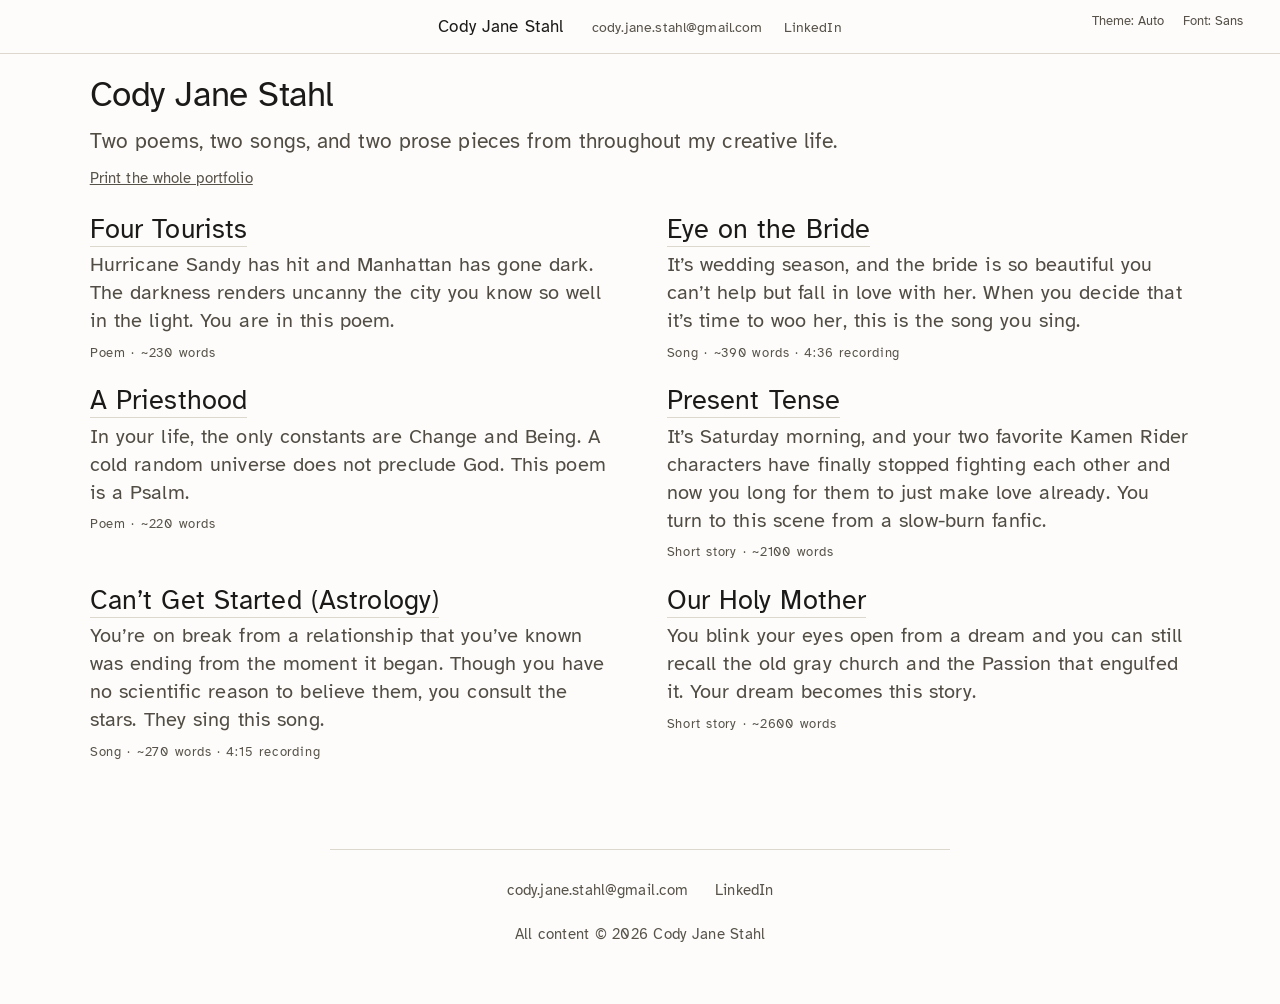
==== writing/index.html @ c569a7fe "Serve the writing portfolio at /writing and keep the repo to served files only The writing pages are" ====
<!DOCTYPE html>
<html lang="en">
<head>
<meta charset="utf-8">
<meta name="viewport" content="width=device-width, initial-scale=1">
<title>Cody Jane Stahl · Writing</title>
<meta name="description" content="Two poems, two songs, and two prose pieces from throughout my creative life.">
<meta name="robots" content="noindex">
<link rel="canonical" href="https://cody.stahlsystems.com/writing/">
<meta property="og:type" content="website">
<meta property="og:title" content="Cody Jane Stahl · Writing">
<meta property="og:description" content="Two poems, two songs, and two prose pieces from throughout my creative life.">
<meta property="og:url" content="https://cody.stahlsystems.com/writing/">
<meta name="twitter:card" content="summary">
<link rel="icon" href="/writing/favicon.svg" type="image/svg+xml">
<link rel="preload" href="/writing/fonts/atkinson-hyperlegible-regular.d64ba838ef.woff2" as="font" type="font/woff2" crossorigin>
<link rel="stylesheet" href="/writing/site.0b1662e811.css">
<!-- Applies saved theme and font before first paint, so a reader who chose
     dark or the serif never sees a flash of the default (PRD RO-4, TH-4).
     Blocking and tiny by design. -->
<script>try{var d=document.documentElement,t=localStorage.getItem('wss-theme'),f=localStorage.getItem('wss-font');if(t==='dark'||t==='light')d.dataset.theme=t;if(f==='serif')d.dataset.font=f}catch(e){}</script>
<script defer src="/writing/a11y.ce8c271b4e.js"></script>

</head>
<body class="index">
<a class="skip" href="#main">Skip to the work</a>
<a class="skip" href="#reading-options">Reading options</a>
<header class="site">
  <div class="site-inner">
    <a class="site-name" href="/writing/">Cody Jane Stahl</a>
    <nav class="site-contact" aria-label="Contact">
      <a href="mailto:cody.jane.stahl@gmail.com">cody.jane.stahl@gmail.com</a>
      <a href="https://www.linkedin.com/in/cody-stahl/" rel="me noopener">LinkedIn</a>
    </nav>
  </div>
  <div class="site-controls" id="reading-options"></div>
</header>
<main id="main">
<div class="index-wrap">
  <h1>Cody Jane Stahl</h1>
  <p class="standfirst">Two poems, two songs, and two prose pieces from throughout my creative life.</p>
  <p class="print-all"><a href="/writing/print">Print the whole portfolio</a></p>
  <ol class="pieces">
    <li>
      <h2><a href="/writing/four-tourists">Four Tourists</a></h2>
      <p class="framing">Hurricane Sandy has hit and Manhattan has gone dark. The darkness renders uncanny the city you know so well in the light. You are in this poem.</p>
      <p class="meta">Poem · ~230 words</p>
    </li>
    <li>
      <h2><a href="/writing/a-priesthood">A Priesthood</a></h2>
      <p class="framing">In your life, the only constants are Change and Being. A cold random universe does not preclude God. This poem is a Psalm.</p>
      <p class="meta">Poem · ~220 words</p>
    </li>
    <li>
      <h2><a href="/writing/cant-get-started-astrology">Can’t Get Started (Astrology)</a></h2>
      <p class="framing">You’re on break from a relationship that you’ve known was ending from the moment it began. Though you have no scientific reason to believe them, you consult the stars. They sing this song.</p>
      <p class="meta">Song · ~270 words · 4:15 recording</p>
    </li>
    <li>
      <h2><a href="/writing/eye-on-the-bride">Eye on the Bride</a></h2>
      <p class="framing">It’s wedding season, and the bride is so beautiful you can’t help but fall in love with her. When you decide that it’s time to woo her, this is the song you sing.</p>
      <p class="meta">Song · ~390 words · 4:36 recording</p>
    </li>
    <li>
      <h2><a href="/writing/present-tense">Present Tense</a></h2>
      <p class="framing">It’s Saturday morning, and your two favorite Kamen Rider characters have finally stopped fighting each other and now you long for them to just make love already. You turn to this scene from a slow-burn fanfic.</p>
      <p class="meta">Short story · ~2100 words</p>
    </li>
    <li>
      <h2><a href="/writing/our-holy-mother">Our Holy Mother</a></h2>
      <p class="framing">You blink your eyes open from a dream and you can still recall the old gray church and the Passion that engulfed it. Your dream becomes this story.</p>
      <p class="meta">Short story · ~2600 words</p>
    </li>
  </ol>
</div>

</main>
<footer>
  <nav class="footer-links" aria-label="Contact">
    <a href="mailto:cody.jane.stahl@gmail.com">cody.jane.stahl@gmail.com</a>
    <a href="https://www.linkedin.com/in/cody-stahl/" rel="me noopener">LinkedIn</a>
  </nav>
  <p class="copyright">All content © 2026 Cody Jane Stahl</p>
</footer>
</body>
</html>
---- writing/site.0b1662e811.css ----
/* Writing portfolio stylesheet
   No bold anywhere: only Regular and Italic ship of each family, so
   font-weight:700 would render as synthesised faux-bold. */

/* ---------- Faces ----------
   Atkinson Hyperlegible (Braille Institute, OFL) is the DEFAULT. It was drawn
   for low vision, with unambiguously distinct I/l/1 and O/0, and it is only
   35 KB for both styles. Making it the default rather than an opt-in means the
   accessible letterforms are what everyone gets, instead of only the readers
   who find a control in the footer.

   Chosen over OpenDyslexic deliberately. British Dyslexia Association guidance
   is about sans-serif letterforms and generous spacing, not a special face, and
   the studies on OpenDyslexic specifically (Rello & Baeza-Yates 2013; Wery &
   Diliberto 2017) find no reading-speed advantage over a well-set sans.

   Literata is the opt-in alternative. Drawn by TypeTogether for Google Play
   Books, so it is engineered for long-form screen reading rather than adapted
   from print. Declared here but NOT fetched
   unless html[data-font="serif"] is set — a browser only downloads a face it
   actually renders — so the default reader never pays its 92 KB (PRD RO-5). */

@font-face{
  font-family:"Literata";
  src:url(/writing/fonts/literata-regular.e618d80055.woff2) format("woff2");
  font-weight:400;font-style:normal;font-display:swap;
}
@font-face{
  font-family:"Literata";
  src:url(/writing/fonts/literata-italic.99fa032066.woff2) format("woff2");
  font-weight:400;font-style:italic;font-display:swap;
}
@font-face{
  font-family:"Atkinson Hyperlegible";
  src:url(/writing/fonts/atkinson-hyperlegible-regular.d64ba838ef.woff2) format("woff2");
  font-weight:400;font-style:normal;font-display:swap;
}
@font-face{
  font-family:"Atkinson Hyperlegible";
  src:url(/writing/fonts/atkinson-hyperlegible-italic.bc8825fd43.woff2) format("woff2");
  font-weight:400;font-style:italic;font-display:swap;
}

/* ---------- Tokens ---------- */

/* Default: Atkinson, set with the generous spacing that is where most of the
   real legibility benefit lives (BDA guidance) — looser leading, slight
   positive tracking, open word spacing, and a measure short enough to make
   line-to-line return easy. */
:root{
  /* MEASURED, not guessed. CSS `ch` is the width of the "0" glyph, which is
     ~1.56x the average character in running text — so 64ch renders ~89
     characters, not 64. These values were measured against the actual content
     in the actual face: 43ch = ~66 characters of prose (TY-1: 60-70), and 56ch
     holds Eye on the Bride's 79-character line (571px) unwrapped (VF-3). */
  /* Calibrated against svpg.com, which Cody gave as the reference: it runs 90
     characters at 18px in a 736px column. We match the character count but not
     its leading — svpg sets 1.33, which is tight for a line that long. At 1.72
     the eye finds the next line reliably, so a long measure costs much less.
     Grows with the viewport; capped so it cannot run past ~90. */
  --measure-prose:clamp(62ch, 36ch + 19vw, 78ch);
  --measure-verse:clamp(60ch, 42ch + 13vw, 68ch);

  /* Minimum breathing room at the viewport edges. The column is centred; this
     is just the gutter it must never cross. */
  --page-inset:1.25rem;

  --font-body:"Atkinson Hyperlegible",Verdana,Tahoma,sans-serif;
  --leading:1.72;
  --track:.008em;
  --word-space:.04em;

  /* AAA (7:1) for body and framing; meta clears 7:1 too. */
  --bg:#fdfcfa; --ink:#1b1a18; --ink-soft:#514d45; --ink-faint:#57534a; --rule:#ddd8cd;
}
/* Three states. Auto follows the OS; an explicit choice disables the media
   query outright via :not([data-theme]), and the light block below re-declares
   the defaults so "Light" sticks on a machine set to dark. Pattern borrowed
   from BeowulfTranslator's tokens.css.

   color-scheme is the part that is easy to forget: without it the browser's own
   scrollbars, focus rings and form controls stay in the OS theme, so a reader
   who forces Light on a dark machine gets dark scrollbars framing a light page. */
@media (prefers-color-scheme:dark){
  :root:not([data-theme]){
    --bg:#15161a; --ink:#e8e6e1; --ink-soft:#b8b4ab; --ink-faint:#aaa69e; --rule:#33363d;
    color-scheme:dark;
  }
}
:root[data-theme="dark"]{
  --bg:#15161a; --ink:#e8e6e1; --ink-soft:#b8b4ab; --ink-faint:#aaa69e; --rule:#33363d;
  color-scheme:dark;
}
:root[data-theme="light"]{
  --bg:#fdfcfa; --ink:#1b1a18; --ink-soft:#514d45; --ink-faint:#57534a; --rule:#ddd8cd;
  color-scheme:light;
}

/* Opt-in serif. The whole setting moves, not just the family: a serif wants a
   slightly larger size, tighter leading, no added tracking, and a wider measure
   than the sans (PRD RO-8). */
html[data-font="serif"]{
  --font-body:"Literata","Iowan Old Style",Georgia,"Times New Roman",serif;
  --leading:1.62;
  --track:0;
  --word-space:0;
  /* Literata's ch ratio is 0.831 vs Atkinson's 0.693, so the same ch value
     renders ~20% more characters. Measured, not converted. */
  --measure-prose:clamp(74ch, 43ch + 22vw, 93ch);
  --measure-verse:clamp(66ch, 47ch + 15vw, 76ch);
  font-size:clamp(17.5px, 0.45vw + 14.4px, 22px);
}

*{box-sizing:border-box}
html{font-size:clamp(16.5px, 0.42vw + 13.6px, 21px)}

body{
  margin:0; background:var(--bg); color:var(--ink);
  font-family:var(--font-body);
  font-optical-sizing:auto;
  line-height:var(--leading);
  letter-spacing:var(--track);
  word-spacing:var(--word-space);
  -webkit-text-size-adjust:100%;
}

/* One page column, shared by every page type. The column is centred; the text
   inside it is left-aligned to the column's edge and rags right at whatever
   measure its form wants. That keeps the left margin identical whether you are
   reading a 44-line poem or a 2,642-word story — the alternative, centring each
   measure independently, made the text jump sideways as you moved through the
   set. */
/* The column takes the width of whatever form the page holds, and is centred.
   Consequence worth knowing: because prose and verse need different measures,
   centring each means their left edges differ between a poem page and a story
   page. Centring the block won and the shared left edge lost — they cannot
   both be true unless the two forms share a width, which they cannot, since
   prose must stay near 70 characters and verse must hold a 79-character line
   unwrapped. */
main{
  width:min(100% - 2 * var(--page-inset), var(--measure-prose));
  margin:0 auto;
  padding:4rem 0 2rem;
}
.form-poem main,.form-song main{
  width:min(100% - 2 * var(--page-inset), var(--measure-verse));
}
h1{
  font-size:2rem;font-weight:400;letter-spacing:-.012em;line-height:1.18;margin:0 0 .8em;
  text-wrap:balance;
}
p{text-wrap:pretty}
a{color:inherit}
a:focus-visible,button:focus-visible,[tabindex]:focus-visible{
  outline:2px solid var(--ink);outline-offset:3px;border-radius:2px;
}

/* Visually hidden until focused. Makes the reading-options control the first
   focusable thing on the page, so it is reachable before the work rather than
   after 2,600 words (PRD RO-2). */
.skip{
  position:absolute;left:-9999px;top:0;z-index:10;
  background:var(--bg);color:var(--ink);border:1px solid var(--ink);
  padding:.6em 1em;font-size:.85rem;text-decoration:none;
}
.skip:focus{left:.75rem;top:.75rem}
.skip:nth-of-type(2):focus{left:11rem}

/* ---------- Site header ----------
   On every page, at the top of the page. NOT sticky: it scrolls away with the
   content, so nothing follows the reader down a 2,642-word story. */

.site{
  position:relative;
  border-bottom:1px solid var(--rule);
  font-size:.8rem;
}
.site-inner{
  width:min(100% - 2 * var(--page-inset), 68rem);
  margin:0 auto;padding:.6rem 0;
  display:flex;gap:1rem 1.5rem;align-items:baseline;
  justify-content:center;flex-wrap:wrap;
}
.site-name{
  font-size:1.15em;text-decoration:none;letter-spacing:.01em;
  color:var(--ink);white-space:nowrap;
}
.site-contact a{font-size:.95em}
.site-contact{display:flex;gap:1.1rem;flex-wrap:wrap}
.site-contact a{color:var(--ink-faint);text-decoration:none;border-bottom:1px solid transparent}
.site-contact a:hover{color:var(--ink);border-bottom-color:var(--rule)}

.site-works{
  width:min(100% - 2 * var(--page-inset), 68rem);
  margin:0 auto;padding:.5rem 0 .55rem;
  display:flex;gap:.35rem 1rem;justify-content:center;flex-wrap:wrap;
  border-top:1px solid var(--rule);
}
.site-works a{
  color:var(--ink-faint);text-decoration:none;
  border-bottom:1px solid transparent;padding:.15em 0;
}
.site-works a:hover{color:var(--ink);border-bottom-color:var(--rule)}
.site-works a[aria-current="page"]{color:var(--ink);border-bottom-color:var(--ink)}

/* The header already establishes the page; the work does not need to start
   four rems below it as well. */
.piece main{padding-top:2.75rem}

/* ---------- Measures ---------- */

.piece article{margin:0;max-width:100%}
.index-wrap{max-width:100%;margin:0}

/* ---------- Verse ----------
   One element per authored line. The hanging indent is what distinguishes a
   wrapped line from an authored break; if you cannot tell them apart at 375px,
   the poem is being misrepresented. */

.stanza{margin:0 0 1.9em}
.stanza .l{display:block;padding-left:1.6em;text-indent:-1.6em}
.stanza .l+.l{margin-top:.12em}

.piece-four-tourists .stanza{margin-bottom:3.2em}
/* Atkinson has no small-caps, so the default treatment is uppercase at a
   smaller size. The serif setting gets true small-caps instead. */
.piece-four-tourists .stanza .l:first-child{
  text-transform:uppercase;font-size:.8em;letter-spacing:.16em;
  color:var(--ink-soft);padding-left:0;text-indent:0;margin-bottom:.75em;
}
html[data-font="serif"] .piece-four-tourists .stanza .l:first-child{
  text-transform:none;font-variant:small-caps;font-size:1em;letter-spacing:.09em;
}

/* ---------- Prose ----------
   Paragraphs are spaced, never indented. "The butcher cries." in Our Holy
   Mother depends on the vertical gap to read as an isolated beat; a
   first-line-indent style absorbs it. Do not add text-indent here. */

.piece p{margin:0 0 1.15em}

hr.scene{border:0;margin:2.4em 0;text-align:center}
hr.scene::after{content:"* * *";color:var(--ink-faint);letter-spacing:.5em}

/* No italics, no quote marks, no left border — each reads as an epigraph,
   which DESIGN-DECISIONS §4 rules out by name. */
.framing{font-size:.95em;line-height:1.5;color:var(--ink-soft);margin:0 0 1.4em;max-width:60ch}
.meta{font-size:.78em;letter-spacing:.06em;color:var(--ink-faint);margin:0 0 2.6em}
.standfirst{font-size:1.05em;color:var(--ink-soft);margin:0 0 1rem;max-width:56ch}
.piece-head h1{margin-bottom:.45em}

/* ---------- Index ---------- */

.pieces{list-style:none;padding:0;margin:2.75rem 0 0;counter-reset:piece}
.pieces li{margin:0 0 2.9rem;position:relative}
.pieces h2{font-size:1.32rem;font-weight:400;margin:0 0 .4rem;line-height:1.25}
.pieces a{text-decoration:none;border-bottom:1px solid var(--rule)}
.pieces a:hover{border-bottom-color:var(--ink)}
.pieces .framing{margin-bottom:.45em}
.pieces .meta{margin-bottom:0}

/* ---------- Index: the whole portfolio on one screen ----------
   Six entries stacked in one column ran past 1200px, so a laptop reader had to
   scroll to learn the set existed -- the one thing the index is for (G2).

   Two columns, filled DOWN then across: 1,2,3 | 4,5,6. Column flow rather than
   row flow keeps 1-2-3 vertically adjacent, which preserves the seam
   DESIGN-DECISIONS §3 asks for -- A Priesthood ends on "Physical intimacy in a
   heat-dead universe" and Can't Get Started opens on "I can't get started on
   anything". Row flow put those two diagonally opposite each other.

   Vertical rhythm is keyed to viewport HEIGHT, not width. A fixed set of sizes
   fitted a 1366x768 laptop by 27px and still clipped the last line on a screen
   with a bookmarks bar; guessing the reader's chrome height is a losing game.
   Every vertical value below is clamp(floor, Nvh, ceiling), so a short screen
   tightens itself and a tall one uses the room. Measured: fits from 560px of
   usable height upward, with the framing scaling 15.1px to 18.9px.

   The 58rem container is a width decision and stays fixed: wider pushed the
   framing lines past 80 characters, and those six lines are meant to scan as
   one voice. At 58rem the columns run 75 characters. */
@media (min-width:62rem){
  .index main{
    width:min(100% - 2 * var(--page-inset), 58rem);
    padding-top:clamp(.4rem, 2.4vh, 1.8rem);
  }
  .index-wrap{max-width:100%}
  .index h1{
    font-size:clamp(1.12rem, 4.4vh, 1.82rem);
    margin-bottom:clamp(.12em, .8vh, .3em);
  }
  .index .standfirst{
    font-size:clamp(.8em, 2.9vh, 1.12em);
    margin-bottom:clamp(.12rem, .8vh, .35rem);
  }
  .index .print-all{margin-top:clamp(.12rem, .8vh, .35rem);font-size:.78em}

  .pieces{
    display:grid;
    grid-template-columns:1fr 1fr;
    grid-template-rows:repeat(3, auto);
    grid-auto-flow:column;
    column-gap:2.8rem;
    row-gap:clamp(.35rem, 2.2vh, 1.55rem);
    margin-top:clamp(.35rem, 2.3vh, 1.5rem);
  }
  .pieces li{margin:0}
  .pieces h2{
    font-size:clamp(.94rem, 3.3vh, 1.4rem);
    margin-bottom:clamp(.1rem, .6vh, .3rem);
    line-height:1.25;
  }
  .pieces .framing{
    font-size:clamp(.73em, 2.55vh, 1.04em);
    line-height:1.42;
    margin-bottom:clamp(.12em, .7vh, .34em);
    max-width:none;
  }
  .pieces .meta{font-size:.7em;margin-bottom:0}
}

/* ---------- Pager, footer ---------- */

.pager{
  max-width:100%;margin:4rem 0 0;padding:1.4rem 0 0;
  border-top:1px solid var(--rule);
  display:grid;grid-template-columns:1fr auto 1fr;gap:.6rem 1.5rem;
  align-items:baseline;font-size:.85em;
}
.pager .prev{grid-column:1;justify-self:start}
.pager .home{grid-column:2;justify-self:center;text-align:center}
.pager .next{grid-column:3;justify-self:end;text-align:right}
@media (max-width:30rem){
  .pager{grid-template-columns:1fr;justify-items:center;text-align:center}
  .pager .prev,.pager .home,.pager .next{grid-column:1;justify-self:center;text-align:center}
}
.pager a{color:var(--ink-soft);text-decoration:none;border-bottom:1px solid var(--rule)}
.pager a:hover{color:var(--ink);border-bottom-color:var(--ink)}

footer{
  width:min(100% - 2 * var(--page-inset), var(--measure-prose));
  margin:2.5rem auto 3rem;padding:1.4rem 0 0;
  border-top:1px solid var(--rule);
  font-size:.8em;color:var(--ink-faint);
  text-align:center;
}
footer a{color:inherit}
.footer-links{display:flex;gap:1.4rem;justify-content:center;flex-wrap:wrap}
.footer-links a{text-decoration:none;border-bottom:1px solid transparent}
.footer-links a:hover{color:var(--ink);border-bottom-color:var(--rule)}
.copyright{margin:.9rem 0 0;letter-spacing:.02em}

/* ---------- Reading options (built by a11y.js; absent without JS) ---------- */

/* Top-right, and the ONLY thing that follows the reader down the page --
   position:fixed rather than the header's sticky, which was removed on purpose.
   Deliberately the quietest thing on screen: smaller than the name, in the
   faint ink, no box until it needs one.

   It does need a backing, because unlike everything else here it sits over
   moving text. The tint is the page background at 90% with a blur behind it,
   so it reads as the page thinning out rather than as a panel laid on top. The
   solid declaration first is the fallback where color-mix is unsupported. */
.site-controls{
  position:fixed;top:0;right:var(--page-inset);z-index:20;
  display:flex;gap:1rem;align-items:center;
  font-size:.85em;
  padding:.1rem .7rem .3rem;
  border-radius:0 0 5px 5px;
  background:var(--bg);
  background:color-mix(in srgb, var(--bg) 90%, transparent);
  backdrop-filter:blur(8px);
  -webkit-backdrop-filter:blur(8px);
}
.ro-toggle{
  font:inherit;background:none;border:0;padding:.45rem 0;
  color:var(--ink-faint);cursor:pointer;white-space:nowrap;
  border-bottom:1px solid transparent;
  min-height:24px;          /* WCAG 2.5.8 target size, without looking like a box */
}
.ro-toggle:hover{color:var(--ink);border-bottom-color:var(--ink-faint)}
.ro-toggle .ro-value{color:var(--ink-soft)}
.ro-toggle:hover .ro-value{color:var(--ink)}

/* Print action, sat with the piece metadata rather than floating. Same quiet
   treatment as the corner toggles. Built by a11y.js, since window.print() needs
   JS and a dead button would be worse than none. */
.print-piece{
  font:inherit;background:none;border:0;padding:0;margin-left:.5em;
  color:var(--ink-faint);cursor:pointer;
  border-bottom:1px solid transparent;
}
.print-piece:hover{color:var(--ink);border-bottom-color:var(--ink-faint)}

/* Below this width the centred name row would slide under the fixed corner, so
   the header starts below the band the controls occupy instead. The controls
   stay fixed -- they are meant to be reachable at any scroll position. */
@media (max-width:46rem){
  /* Clearance must exceed the control's own height (~42px), not merely look
     like it does -- at 1.9rem the centred name slid under it by a pixel. */
  .site{padding-top:3rem}
  .site-controls{right:auto;left:50%;transform:translateX(-50%);border-radius:0 0 5px 5px}
}

/* ---------- Audio player ---------- */

.player{display:flex;align-items:center;gap:.75rem;flex-wrap:wrap;margin:0 0 2.2em}
.player button.play{
  font:inherit;font-size:.85rem;line-height:1.1;
  background:none;color:var(--ink-soft);
  border:1px solid var(--rule);border-radius:999px;
  padding:.55em 1.15em;min-height:24px;cursor:pointer;
}
.player button.play:hover{color:var(--ink);border-color:var(--ink-faint)}

/* The visual track is 2px, but the hit area is 24px tall so it meets the
   WCAG 2.2 target minimum (PRD AX-8). The line is drawn by a pseudo-element
   centred inside the taller box, not by the box itself. */
.player .bar{
  flex:1 1 12rem;max-width:22rem;height:24px;position:relative;
  background:none;border:0;padding:0;cursor:pointer;
}
.player .bar::before{
  content:"";position:absolute;left:0;right:0;top:11px;height:2px;background:var(--rule);
}
.player .bar>span{
  position:absolute;left:0;top:11px;height:2px;width:0;background:var(--ink-faint);
}
/* Clock and "Demo recording" share a baseline and travel together. */
.player-meta{display:flex;align-items:baseline;gap:.55rem;white-space:nowrap}
.player .time{
  font-size:.75em;line-height:1.2;color:var(--ink-faint);
  font-variant-numeric:tabular-nums;letter-spacing:.03em;
}
.player-note{
  font-size:.75em;line-height:1.2;letter-spacing:.03em;color:var(--ink-faint);margin:0;
}
.player-meta .player-note::before{content:"· ";color:var(--rule)}
.player audio{max-width:100%}

/* ---------- Print ----------
   PR-1..PR-8. Verse type size is computed per piece by build.py and arrives as
   --print-verse-pt on the article; see TECH-SPEC §18. */

.print-only{display:none}
/* Sits under the standfirst now, above the list. Kept quiet: it is a
   utility, and it must not read as louder than the work below it. */
.print-all{margin:.7rem 0 0;font-size:.85em}
.print-all a{color:var(--ink-faint)}
.printpiece + .printpiece{margin-top:5rem}
.printpiece .piece-head h2{
  font-size:2rem;font-weight:400;letter-spacing:-.012em;line-height:1.18;
  margin:0 0 .45em;text-wrap:balance;
}
.print-actions{margin:1.2rem 0 0}
.print-actions .print-piece{margin-left:0}
.print-intro{margin-bottom:3rem}

@media print{
  @page{size:letter;margin:.75in}

  /* Chrome out. Nothing but the work and its header. */
  .site,.site-controls,.pager,footer,.player,.skip,.print-all,.print-intro,
  .print-piece{display:none}
  .print-only{display:block}

  html{font-size:11pt}
  body{background:#fff;color:#000;line-height:1.45}
  main{width:auto;max-width:none;margin:0;padding:0}
  article{max-width:none !important;width:auto !important}

  /* The header block is set in a different family from the body, which is the
     print-medium substitute for the colour distinction used on screen. Keyed
     off the body face so the two never collide: serif header against the sans
     default, sans header if the reader chose the serif. Georgia and the system
     sans are used rather than the webfonts so nothing has to load to print. */
  .piece-head{
    font-family:Georgia,"Times New Roman",serif;
    border-bottom:.5pt solid #999;padding-bottom:.35em;margin-bottom:1em;
  }
  html[data-font="serif"] .piece-head{
    font-family:-apple-system,"Segoe UI",Helvetica,Arial,sans-serif;
  }
  .piece-head h1,.piece-head h2{font-size:14.5pt;margin:0 0 .1em;line-height:1.12}
  .piece-head .byline{font-size:9pt;margin:0 0 .35em;color:#000}
  .piece-head .framing{font-size:8.5pt;line-height:1.3;color:#333;margin:0 0 .3em;max-width:none}
  .piece-head .meta{font-size:8pt;color:#555;margin:0;letter-spacing:.04em}

  /* PR-4: at most one Letter page for verse. Size comes from the build. */
  .form-poem .stanza,.form-song .stanza{
    font-size:var(--print-verse-pt,11pt);line-height:1.35;margin-bottom:1.1em;
  }
  .stanza .l+.l{margin-top:0}

  /* Four Tourists sets in two columns: 44 lines at a 26-character median leaves
     most of a single column empty while forcing the type down to fit the
     height. The header spans both. Stanzas fall 17+4 | 19+4. */
  .piece-four-tourists{column-count:2;column-gap:24pt}
  .piece-four-tourists .piece-head{column-span:all}
  .piece-four-tourists .stanza{break-inside:avoid}

  /* Safety net: if the computed size is still wrong for some browser, move the
     whole poem to the next sheet rather than splitting it across two. */
  .form-poem article,.form-song article,
  .printpiece.form-poem,.printpiece.form-song{break-inside:avoid}
  .stanza{break-inside:avoid}
  .piece-head{break-after:avoid}
  .piece p{orphans:2;widows:2;margin:0 0 .8em}
  hr.scene{margin:1.4em 0}

  /* PR-6: one work per sheet on /print. */
  .printpiece{break-before:page;margin-top:0}
  .printpiece:first-of-type{break-before:auto}

  a[href]::after{content:""}
  a{text-decoration:none;color:#000}
}
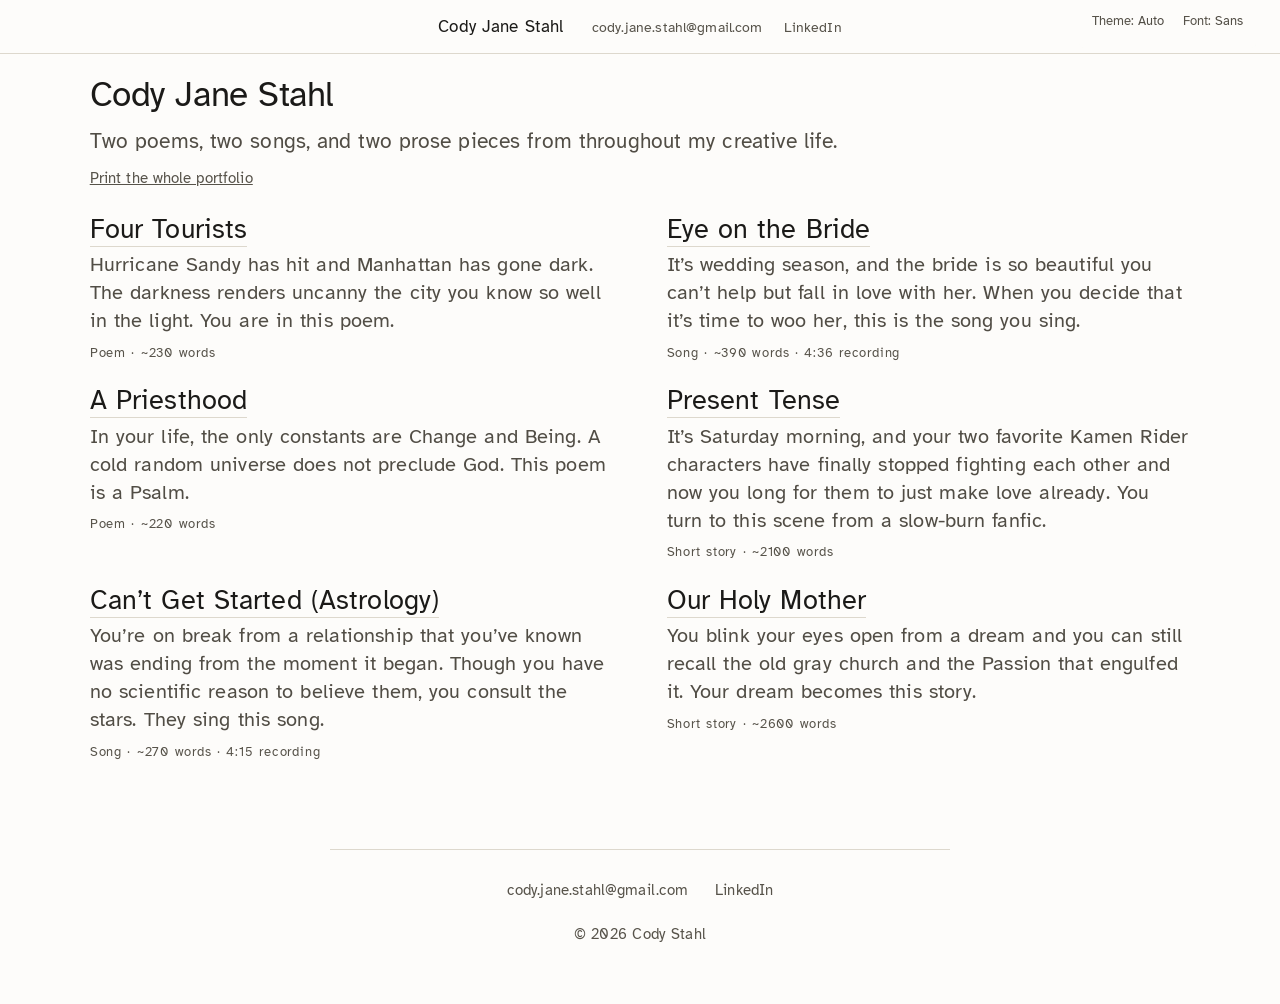
==== commit 061ad8e2: "Match the writing pages' copyright line to the rest of the site Rebuilt from writing-portfolio-site " ====
--- a/writing/index.html
+++ b/writing/index.html
@@ -80,7 +80,7 @@
     <a href="mailto:cody.jane.stahl@gmail.com">cody.jane.stahl@gmail.com</a>
     <a href="https://www.linkedin.com/in/cody-stahl/" rel="me noopener">LinkedIn</a>
   </nav>
-  <p class="copyright">All content © 2026 Cody Jane Stahl</p>
+  <p class="copyright">© 2026 Cody Stahl</p>
 </footer>
 </body>
 </html>
